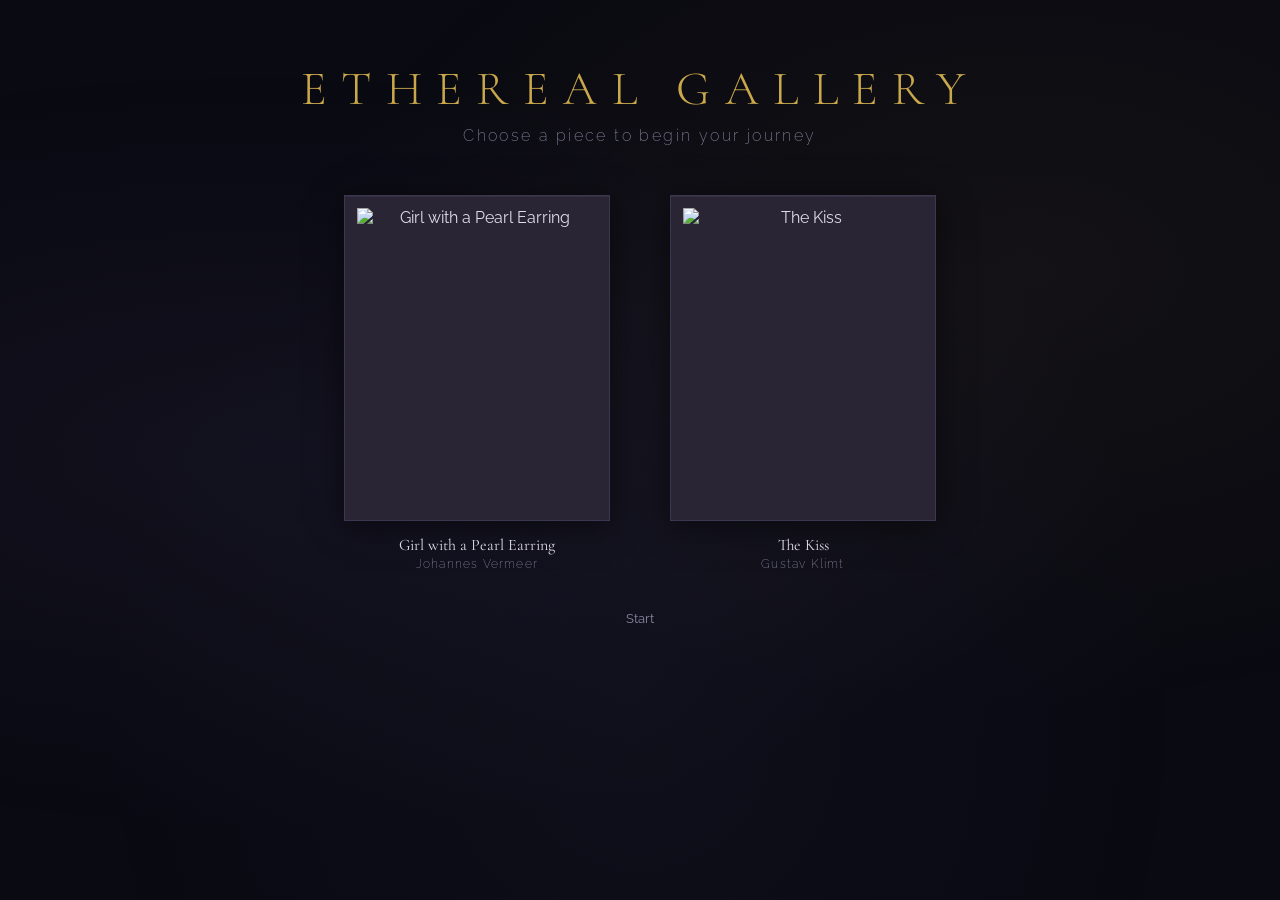
==== index.html @ abb96cff "Initial commit: Ethereal Gallery - interactive art exploration site" ====
<!DOCTYPE html>
<html lang="en">
<head>
  <meta charset="UTF-8">
  <meta name="viewport" content="width=device-width, initial-scale=1.0">
  <title>Ethereal Gallery</title>
  <link rel="stylesheet" href="css/style.css">
  <link href="https://fonts.googleapis.com/css2?family=Cormorant+Garamond:ital,wght@0,300;0,400;0,600;1,300;1,400&family=Raleway:wght@200;300;400&display=swap" rel="stylesheet">
</head>
<body>
  <div id="app">
    <div id="gallery-view" class="view active">
      <div class="fog-overlay"></div>
      <div class="gallery-room">
        <h1 class="gallery-title">Ethereal Gallery</h1>
        <p class="gallery-subtitle">Choose a piece to begin your journey</p>
        <div id="art-wall" class="art-wall"></div>
        <div id="breadcrumb" class="breadcrumb"></div>
      </div>
    </div>

    <div id="detail-view" class="view">
      <div class="fog-overlay"></div>
      <div class="detail-container">
        <button id="back-btn" class="back-btn" aria-label="Go back">&larr; Return to Gallery</button>
        <div class="detail-content">
          <div class="detail-image-wrap">
            <img id="detail-image" src="" alt="" class="detail-image">
          </div>
          <div class="detail-info">
            <h2 id="detail-title" class="detail-title"></h2>
            <p id="detail-artist" class="detail-artist"></p>
            <p id="detail-year" class="detail-year"></p>
            <p id="detail-medium" class="detail-medium"></p>
            <p id="detail-genre" class="detail-genre"></p>
            <div class="detail-section">
              <h3>Provenance</h3>
              <p id="detail-provenance"></p>
            </div>
            <div class="detail-section">
              <h3>Current Location</h3>
              <p id="detail-museum"></p>
              <p id="detail-museum-location"></p>
              <p id="detail-address" class="clickable"></p>
            </div>
            <div class="detail-section">
              <h3>About the Artist</h3>
              <p id="detail-artist-bio"></p>
              <p id="detail-artist-contact" class="clickable"></p>
            </div>
          </div>
        </div>
      </div>
    </div>
  </div>

  <script src="js/data.js"></script>
  <script src="js/gallery.js"></script>
</body>
</html>
---- css/style.css ----
*, *::before, *::after {
  margin: 0;
  padding: 0;
  box-sizing: border-box;
}

:root {
  --bg-deep: #0a0a12;
  --bg-mid: #12121f;
  --fog: rgba(180, 180, 220, 0.04);
  --gold: #c9a84c;
  --gold-dim: #8a7233;
  --text-light: #e0dde8;
  --text-dim: #8a87a0;
  --accent: #6e5fa8;
  --frame: #2a2535;
  --frame-highlight: #3d3650;
}

html, body {
  height: 100%;
  font-family: 'Raleway', sans-serif;
  background: var(--bg-deep);
  color: var(--text-light);
  overflow-x: hidden;
}

/* Views */
.view {
  display: none;
  min-height: 100vh;
  position: relative;
}
.view.active {
  display: block;
}

/* Fog overlay */
.fog-overlay {
  position: fixed;
  inset: 0;
  pointer-events: none;
  z-index: 0;
  background:
    radial-gradient(ellipse at 20% 50%, rgba(110, 95, 168, 0.08) 0%, transparent 60%),
    radial-gradient(ellipse at 80% 30%, rgba(201, 168, 76, 0.05) 0%, transparent 50%),
    radial-gradient(ellipse at 50% 80%, rgba(100, 100, 180, 0.06) 0%, transparent 60%);
  animation: fogDrift 20s ease-in-out infinite alternate;
}

@keyframes fogDrift {
  0% { opacity: 0.6; transform: translateX(-10px); }
  50% { opacity: 1; }
  100% { opacity: 0.7; transform: translateX(10px); }
}

/* Gallery Room */
.gallery-room {
  position: relative;
  z-index: 1;
  max-width: 1200px;
  margin: 0 auto;
  padding: 60px 20px;
  text-align: center;
}

.gallery-title {
  font-family: 'Cormorant Garamond', serif;
  font-weight: 300;
  font-size: 3rem;
  letter-spacing: 0.3em;
  color: var(--gold);
  text-transform: uppercase;
  margin-bottom: 8px;
  animation: fadeIn 1.5s ease;
}

.gallery-subtitle {
  font-weight: 200;
  font-size: 1rem;
  color: var(--text-dim);
  letter-spacing: 0.15em;
  margin-bottom: 50px;
  animation: fadeIn 2s ease;
}

@keyframes fadeIn {
  from { opacity: 0; transform: translateY(15px); }
  to { opacity: 1; transform: translateY(0); }
}

/* Art Wall */
.art-wall {
  display: flex;
  justify-content: center;
  gap: 60px;
  flex-wrap: wrap;
  perspective: 800px;
}

.art-piece {
  position: relative;
  cursor: pointer;
  transition: transform 0.5s ease, box-shadow 0.5s ease;
  animation: pieceReveal 0.8s ease backwards;
}
.art-piece:nth-child(2) { animation-delay: 0.2s; }
.art-piece:nth-child(3) { animation-delay: 0.4s; }
.art-piece:nth-child(4) { animation-delay: 0.6s; }

@keyframes pieceReveal {
  from { opacity: 0; transform: scale(0.9) translateY(20px); }
  to { opacity: 1; transform: scale(1) translateY(0); }
}

.art-piece:hover {
  transform: scale(1.04) translateY(-5px);
  z-index: 2;
}

.art-frame {
  background: var(--frame);
  padding: 12px;
  border: 1px solid var(--frame-highlight);
  box-shadow:
    0 4px 30px rgba(0,0,0,0.5),
    inset 0 1px 0 rgba(255,255,255,0.05);
}

.art-piece:hover .art-frame {
  border-color: var(--gold-dim);
  box-shadow:
    0 8px 40px rgba(110, 95, 168, 0.2),
    0 0 60px rgba(201, 168, 76, 0.08),
    inset 0 1px 0 rgba(255,255,255,0.08);
}

.art-frame img {
  display: block;
  width: 240px;
  height: 300px;
  object-fit: cover;
}

.art-label {
  margin-top: 14px;
  text-align: center;
}

.art-label-title {
  font-family: 'Cormorant Garamond', serif;
  font-size: 1rem;
  font-weight: 400;
  color: var(--text-light);
  margin-bottom: 2px;
}

.art-label-artist {
  font-size: 0.75rem;
  font-weight: 200;
  color: var(--text-dim);
  letter-spacing: 0.1em;
}

.art-label-tag {
  display: inline-block;
  margin-top: 6px;
  font-size: 0.65rem;
  color: var(--accent);
  letter-spacing: 0.08em;
  border: 1px solid rgba(110, 95, 168, 0.3);
  padding: 2px 8px;
  border-radius: 10px;
}

/* Breadcrumb */
.breadcrumb {
  margin-top: 40px;
  display: flex;
  justify-content: center;
  gap: 8px;
  flex-wrap: wrap;
  font-size: 0.8rem;
  color: var(--text-dim);
}

.breadcrumb span {
  cursor: pointer;
  transition: color 0.3s;
}
.breadcrumb span:hover {
  color: var(--gold);
}
.breadcrumb .sep {
  cursor: default;
  color: var(--frame-highlight);
}

/* Detail View */
.detail-container {
  position: relative;
  z-index: 1;
  max-width: 1100px;
  margin: 0 auto;
  padding: 40px 20px;
  animation: fadeIn 0.6s ease;
}

.back-btn {
  background: none;
  border: 1px solid var(--frame-highlight);
  color: var(--text-dim);
  font-family: 'Raleway', sans-serif;
  font-size: 0.85rem;
  padding: 8px 18px;
  cursor: pointer;
  transition: all 0.3s;
  margin-bottom: 30px;
}
.back-btn:hover {
  border-color: var(--gold-dim);
  color: var(--gold);
}

.detail-content {
  display: flex;
  gap: 50px;
  align-items: flex-start;
}

.detail-image-wrap {
  flex-shrink: 0;
}

.detail-image {
  width: 420px;
  max-width: 90vw;
  border: 1px solid var(--frame-highlight);
  box-shadow: 0 8px 40px rgba(0,0,0,0.4);
}

.detail-info {
  flex: 1;
}

.detail-title {
  font-family: 'Cormorant Garamond', serif;
  font-weight: 400;
  font-size: 2rem;
  color: var(--gold);
  margin-bottom: 6px;
}

.detail-artist {
  font-size: 1.1rem;
  color: var(--text-light);
  margin-bottom: 4px;
}

.detail-year, .detail-medium, .detail-genre {
  font-size: 0.85rem;
  color: var(--text-dim);
  margin-bottom: 3px;
}

.detail-section {
  margin-top: 24px;
}

.detail-section h3 {
  font-family: 'Cormorant Garamond', serif;
  font-weight: 400;
  font-size: 1.1rem;
  color: var(--accent);
  margin-bottom: 6px;
  letter-spacing: 0.08em;
}

.detail-section p {
  font-size: 0.85rem;
  color: var(--text-dim);
  line-height: 1.6;
  margin-bottom: 4px;
}

.clickable {
  cursor: pointer;
  transition: color 0.3s;
  text-decoration: underline;
  text-decoration-color: rgba(110, 95, 168, 0.3);
}
.clickable:hover {
  color: var(--gold) !important;
}

/* Context menu */
.context-menu {
  position: fixed;
  background: var(--bg-mid);
  border: 1px solid var(--frame-highlight);
  padding: 6px 0;
  z-index: 100;
  min-width: 160px;
  box-shadow: 0 4px 20px rgba(0,0,0,0.5);
  animation: fadeIn 0.2s ease;
}

.context-menu-item {
  padding: 8px 16px;
  font-size: 0.8rem;
  color: var(--text-dim);
  cursor: pointer;
  transition: all 0.2s;
}
.context-menu-item:hover {
  background: rgba(110, 95, 168, 0.15);
  color: var(--text-light);
}

/* Responsive */
@media (max-width: 768px) {
  .art-wall { gap: 30px; }
  .art-frame img { width: 160px; height: 200px; }
  .detail-content { flex-direction: column; }
  .detail-image { width: 100%; }
  .gallery-title { font-size: 2rem; letter-spacing: 0.15em; }
}
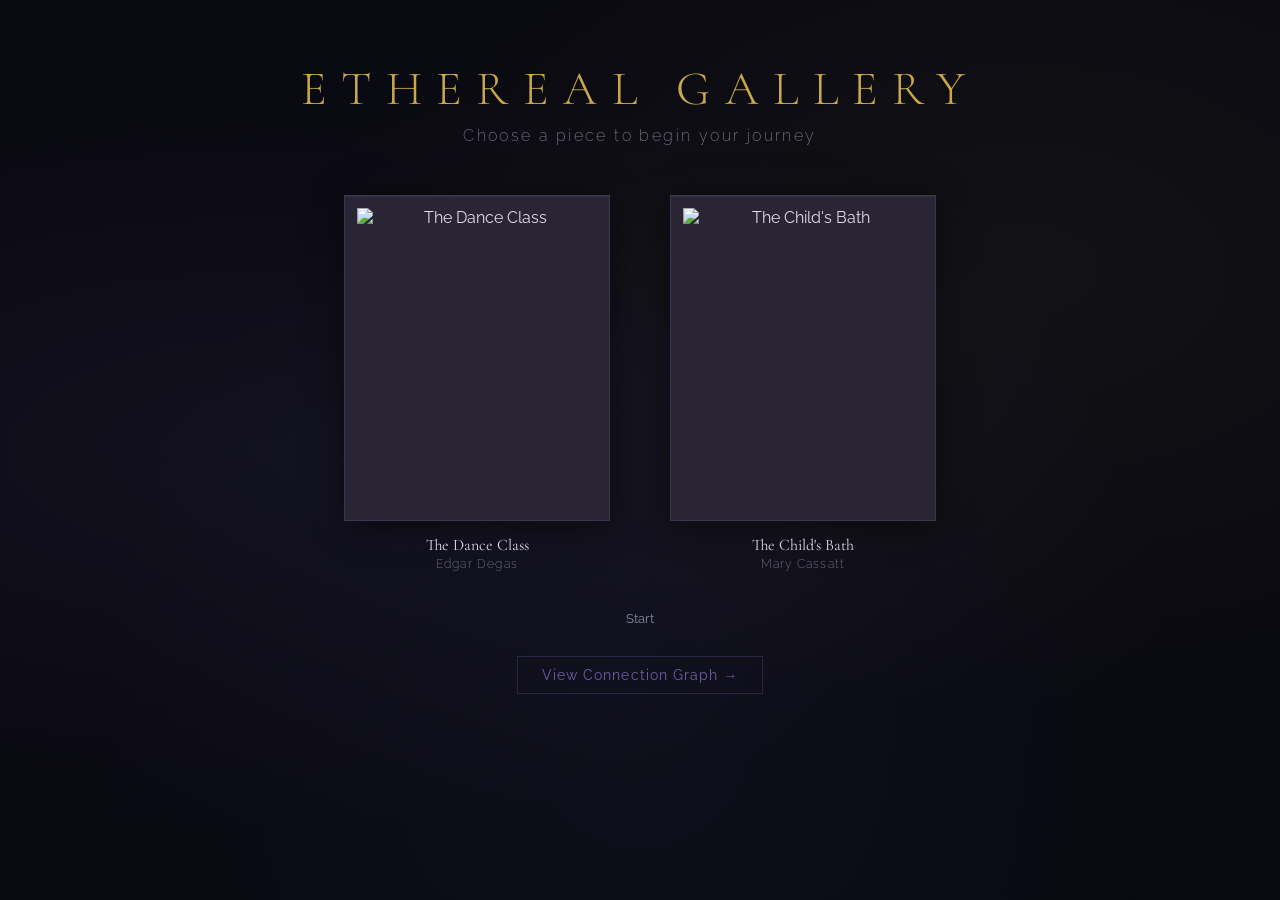
==== commit 75279482: "Add force-directed connection graph: artists, artworks, museums, locations, genres, eras, mediums al" ====
--- a/index.html
+++ b/index.html
@@ -16,6 +16,7 @@
         <p class="gallery-subtitle">Choose a piece to begin your journey</p>
         <div id="art-wall" class="art-wall"></div>
         <div id="breadcrumb" class="breadcrumb"></div>
+        <a href="graph.html" class="graph-link">View Connection Graph →</a>
       </div>
     </div>
 
--- a/css/style.css
+++ b/css/style.css
@@ -325,3 +325,20 @@
   .detail-image { width: 100%; }
   .gallery-title { font-size: 2rem; letter-spacing: 0.15em; }
 }
+
+/* Graph link */
+.graph-link {
+  display: inline-block;
+  margin-top: 30px;
+  font-size: 0.85rem;
+  color: var(--accent);
+  text-decoration: none;
+  border: 1px solid rgba(110, 95, 168, 0.3);
+  padding: 10px 24px;
+  transition: all 0.3s;
+  letter-spacing: 0.08em;
+}
+.graph-link:hover {
+  border-color: var(--gold);
+  color: var(--gold);
+}
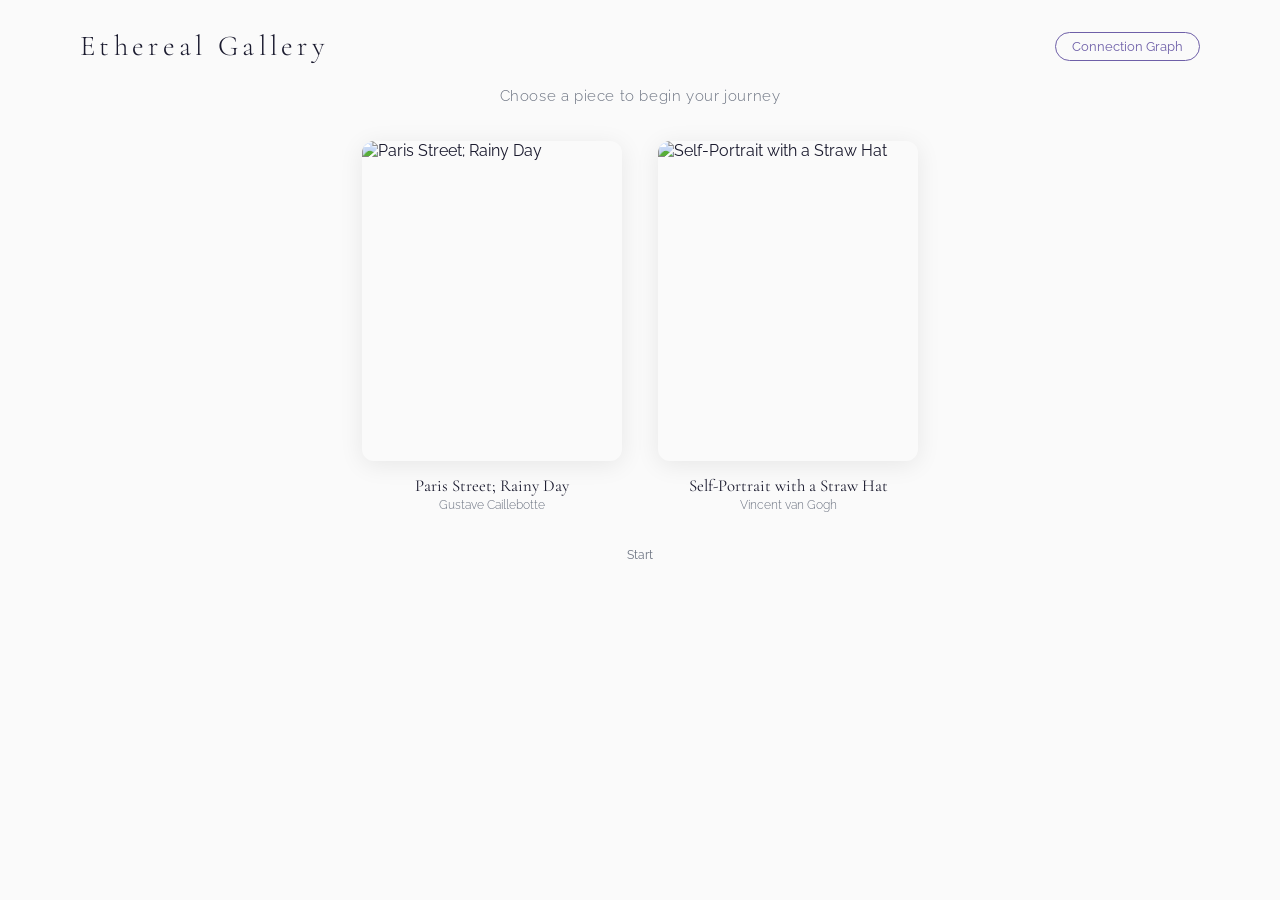
==== commit 9cfb02a3: "Redesign gallery: white bg, borderless art with shadows, connection flow with 3 nodes (1 artwork + 2" ====
--- a/index.html
+++ b/index.html
@@ -5,25 +5,37 @@
   <meta name="viewport" content="width=device-width, initial-scale=1.0">
   <title>Ethereal Gallery</title>
   <link rel="stylesheet" href="css/style.css">
-  <link href="https://fonts.googleapis.com/css2?family=Cormorant+Garamond:ital,wght@0,300;0,400;0,600;1,300;1,400&family=Raleway:wght@200;300;400&display=swap" rel="stylesheet">
+  <link href="https://fonts.googleapis.com/css2?family=Cormorant+Garamond:ital,wght@0,300;0,400;0,600;1,300;1,400&family=Raleway:wght@200;300;400;500&display=swap" rel="stylesheet">
 </head>
 <body>
   <div id="app">
+    <!-- Gallery browse view -->
     <div id="gallery-view" class="view active">
-      <div class="fog-overlay"></div>
-      <div class="gallery-room">
+      <header class="gallery-header">
         <h1 class="gallery-title">Ethereal Gallery</h1>
-        <p class="gallery-subtitle">Choose a piece to begin your journey</p>
-        <div id="art-wall" class="art-wall"></div>
-        <div id="breadcrumb" class="breadcrumb"></div>
-        <a href="graph.html" class="graph-link">View Connection Graph →</a>
+        <nav class="gallery-nav">
+          <a href="graph.html" class="nav-link">Connection Graph</a>
+        </nav>
+      </header>
+      <p id="gallery-subtitle" class="gallery-subtitle">Choose a piece to begin your journey</p>
+      <div id="art-wall" class="art-wall"></div>
+
+      <!-- Connection flow — appears after clicking a piece -->
+      <div id="connection-flow" class="connection-flow hidden">
+        <div class="flow-center">
+          <div class="flow-selected" id="flow-selected"></div>
+        </div>
+        <svg id="flow-lines" class="flow-lines"></svg>
+        <div class="flow-connections" id="flow-connections"></div>
       </div>
+
+      <div id="breadcrumb" class="breadcrumb"></div>
     </div>
 
+    <!-- Detail view -->
     <div id="detail-view" class="view">
-      <div class="fog-overlay"></div>
       <div class="detail-container">
-        <button id="back-btn" class="back-btn" aria-label="Go back">&larr; Return to Gallery</button>
+        <button id="back-btn" class="back-btn" aria-label="Go back">&larr; Back</button>
         <div class="detail-content">
           <div class="detail-image-wrap">
             <img id="detail-image" src="" alt="" class="detail-image">
--- a/css/style.css
+++ b/css/style.css
@@ -1,145 +1,112 @@
-*, *::before, *::after {
-  margin: 0;
-  padding: 0;
-  box-sizing: border-box;
-}
+*, *::before, *::after { margin: 0; padding: 0; box-sizing: border-box; }
 
 :root {
-  --bg-deep: #0a0a12;
-  --bg-mid: #12121f;
-  --fog: rgba(180, 180, 220, 0.04);
-  --gold: #c9a84c;
-  --gold-dim: #8a7233;
-  --text-light: #e0dde8;
-  --text-dim: #8a87a0;
+  --bg: #fafafa;
+  --bg-card: #ffffff;
+  --text: #1a1a2e;
+  --text-dim: #6b7280;
   --accent: #6e5fa8;
-  --frame: #2a2535;
-  --frame-highlight: #3d3650;
+  --accent-light: #8b7fc7;
+  --gold: #b8860b;
+  --border: #e5e7eb;
+  --shadow: 0 4px 24px rgba(0,0,0,0.08);
+  --shadow-hover: 0 12px 40px rgba(0,0,0,0.14);
+  --radius: 12px;
 }
 
 html, body {
   height: 100%;
   font-family: 'Raleway', sans-serif;
-  background: var(--bg-deep);
-  color: var(--text-light);
-  overflow-x: hidden;
-}
-
-/* Views */
-.view {
-  display: none;
-  min-height: 100vh;
-  position: relative;
-}
-.view.active {
-  display: block;
-}
-
-/* Fog overlay */
-.fog-overlay {
-  position: fixed;
-  inset: 0;
-  pointer-events: none;
-  z-index: 0;
-  background:
-    radial-gradient(ellipse at 20% 50%, rgba(110, 95, 168, 0.08) 0%, transparent 60%),
-    radial-gradient(ellipse at 80% 30%, rgba(201, 168, 76, 0.05) 0%, transparent 50%),
-    radial-gradient(ellipse at 50% 80%, rgba(100, 100, 180, 0.06) 0%, transparent 60%);
-  animation: fogDrift 20s ease-in-out infinite alternate;
-}
-
-@keyframes fogDrift {
-  0% { opacity: 0.6; transform: translateX(-10px); }
-  50% { opacity: 1; }
-  100% { opacity: 0.7; transform: translateX(10px); }
-}
-
-/* Gallery Room */
-.gallery-room {
-  position: relative;
-  z-index: 1;
+  background: var(--bg);
+  color: var(--text);
+}
+
+.view { display: none; min-height: 100vh; }
+.view.active { display: block; }
+
+/* ── Header ── */
+.gallery-header {
+  display: flex;
+  align-items: center;
+  justify-content: space-between;
+  padding: 28px 40px 0;
   max-width: 1200px;
   margin: 0 auto;
-  padding: 60px 20px;
+}
+
+.gallery-title {
+  font-family: 'Cormorant Garamond', serif;
+  font-weight: 300;
+  font-size: 1.8rem;
+  letter-spacing: 0.15em;
+  color: var(--text);
+}
+
+.nav-link {
+  font-size: 0.8rem;
+  font-weight: 400;
+  color: var(--accent);
+  text-decoration: none;
+  padding: 6px 16px;
+  border: 1px solid var(--accent);
+  border-radius: 20px;
+  transition: all 0.3s;
+}
+.nav-link:hover {
+  background: var(--accent);
+  color: #fff;
+}
+
+.gallery-subtitle {
   text-align: center;
-}
-
-.gallery-title {
-  font-family: 'Cormorant Garamond', serif;
   font-weight: 300;
-  font-size: 3rem;
-  letter-spacing: 0.3em;
-  color: var(--gold);
-  text-transform: uppercase;
-  margin-bottom: 8px;
-  animation: fadeIn 1.5s ease;
-}
-
-.gallery-subtitle {
-  font-weight: 200;
-  font-size: 1rem;
-  color: var(--text-dim);
-  letter-spacing: 0.15em;
-  margin-bottom: 50px;
-  animation: fadeIn 2s ease;
-}
-
-@keyframes fadeIn {
-  from { opacity: 0; transform: translateY(15px); }
+  font-size: 0.95rem;
+  color: var(--text-dim);
+  margin: 24px 0 36px;
+  letter-spacing: 0.04em;
+}
+
+/* ── Art Wall ── */
+.art-wall {
+  display: flex;
+  justify-content: center;
+  gap: 36px;
+  flex-wrap: wrap;
+  max-width: 1200px;
+  margin: 0 auto;
+  padding: 0 24px;
+}
+
+.art-piece {
+  cursor: pointer;
+  transition: transform 0.4s ease, box-shadow 0.4s ease;
+  animation: fadeUp 0.6s ease backwards;
+  max-width: 280px;
+}
+.art-piece:nth-child(2) { animation-delay: 0.15s; }
+.art-piece:nth-child(3) { animation-delay: 0.3s; }
+
+@keyframes fadeUp {
+  from { opacity: 0; transform: translateY(20px); }
   to { opacity: 1; transform: translateY(0); }
 }
 
-/* Art Wall */
-.art-wall {
-  display: flex;
-  justify-content: center;
-  gap: 60px;
-  flex-wrap: wrap;
-  perspective: 800px;
-}
-
-.art-piece {
-  position: relative;
-  cursor: pointer;
-  transition: transform 0.5s ease, box-shadow 0.5s ease;
-  animation: pieceReveal 0.8s ease backwards;
-}
-.art-piece:nth-child(2) { animation-delay: 0.2s; }
-.art-piece:nth-child(3) { animation-delay: 0.4s; }
-.art-piece:nth-child(4) { animation-delay: 0.6s; }
-
-@keyframes pieceReveal {
-  from { opacity: 0; transform: scale(0.9) translateY(20px); }
-  to { opacity: 1; transform: scale(1) translateY(0); }
-}
-
 .art-piece:hover {
-  transform: scale(1.04) translateY(-5px);
-  z-index: 2;
-}
-
-.art-frame {
-  background: var(--frame);
-  padding: 12px;
-  border: 1px solid var(--frame-highlight);
-  box-shadow:
-    0 4px 30px rgba(0,0,0,0.5),
-    inset 0 1px 0 rgba(255,255,255,0.05);
-}
-
-.art-piece:hover .art-frame {
-  border-color: var(--gold-dim);
-  box-shadow:
-    0 8px 40px rgba(110, 95, 168, 0.2),
-    0 0 60px rgba(201, 168, 76, 0.08),
-    inset 0 1px 0 rgba(255,255,255,0.08);
-}
-
-.art-frame img {
+  transform: translateY(-6px);
+}
+
+.art-piece img {
   display: block;
-  width: 240px;
-  height: 300px;
+  width: 260px;
+  height: 320px;
   object-fit: cover;
+  border-radius: var(--radius);
+  box-shadow: var(--shadow);
+  transition: box-shadow 0.4s ease;
+}
+
+.art-piece:hover img {
+  box-shadow: var(--shadow-hover);
 }
 
 .art-label {
@@ -149,17 +116,16 @@
 
 .art-label-title {
   font-family: 'Cormorant Garamond', serif;
-  font-size: 1rem;
+  font-size: 1.05rem;
   font-weight: 400;
-  color: var(--text-light);
-  margin-bottom: 2px;
+  color: var(--text);
 }
 
 .art-label-artist {
   font-size: 0.75rem;
-  font-weight: 200;
-  color: var(--text-dim);
-  letter-spacing: 0.1em;
+  font-weight: 300;
+  color: var(--text-dim);
+  margin-top: 2px;
 }
 
 .art-label-tag {
@@ -167,178 +133,241 @@
   margin-top: 6px;
   font-size: 0.65rem;
   color: var(--accent);
-  letter-spacing: 0.08em;
-  border: 1px solid rgba(110, 95, 168, 0.3);
-  padding: 2px 8px;
-  border-radius: 10px;
-}
-
-/* Breadcrumb */
+  letter-spacing: 0.06em;
+  border: 1px solid rgba(110, 95, 168, 0.25);
+  padding: 2px 10px;
+  border-radius: 12px;
+}
+
+/* ── Connection Flow ── */
+.connection-flow {
+  position: relative;
+  max-width: 900px;
+  margin: 50px auto 20px;
+  padding: 0 24px;
+  min-height: 340px;
+  transition: opacity 0.4s;
+}
+.connection-flow.hidden { display: none; }
+
+.flow-center {
+  display: flex;
+  justify-content: center;
+  margin-bottom: 0;
+  position: relative;
+  z-index: 2;
+}
+
+.flow-selected {
+  text-align: center;
+  max-width: 200px;
+}
+
+.flow-selected img {
+  width: 140px;
+  height: 170px;
+  object-fit: cover;
+  border-radius: var(--radius);
+  box-shadow: var(--shadow);
+  border: 3px solid var(--accent);
+}
+
+.flow-selected .flow-title {
+  font-family: 'Cormorant Garamond', serif;
+  font-size: 0.9rem;
+  color: var(--text);
+  margin-top: 8px;
+}
+
+.flow-selected .flow-artist {
+  font-size: 0.7rem;
+  color: var(--text-dim);
+}
+
+/* SVG connection lines */
+.flow-lines {
+  position: absolute;
+  top: 0;
+  left: 0;
+  width: 100%;
+  height: 100%;
+  pointer-events: none;
+  z-index: 1;
+}
+
+.flow-line {
+  stroke: var(--accent);
+  stroke-width: 1.5;
+  stroke-opacity: 0.3;
+  fill: none;
+  stroke-dasharray: 4 4;
+  animation: dashFlow 1s linear infinite;
+}
+
+@keyframes dashFlow {
+  to { stroke-dashoffset: -8; }
+}
+
+.flow-connections {
+  display: flex;
+  justify-content: center;
+  gap: 60px;
+  margin-top: 30px;
+  position: relative;
+  z-index: 2;
+}
+
+.flow-node {
+  text-align: center;
+  cursor: pointer;
+  transition: transform 0.3s;
+  animation: fadeUp 0.5s ease backwards;
+  max-width: 180px;
+}
+.flow-node:nth-child(1) { animation-delay: 0.2s; }
+.flow-node:nth-child(2) { animation-delay: 0.35s; }
+.flow-node:nth-child(3) { animation-delay: 0.5s; }
+
+.flow-node:hover { transform: translateY(-4px); }
+
+.flow-node img {
+  width: 120px;
+  height: 150px;
+  object-fit: cover;
+  border-radius: var(--radius);
+  box-shadow: var(--shadow);
+  transition: box-shadow 0.3s;
+}
+.flow-node:hover img { box-shadow: var(--shadow-hover); }
+
+.flow-node .flow-dot {
+  width: 36px;
+  height: 36px;
+  border-radius: 50%;
+  margin: 0 auto;
+  display: flex;
+  align-items: center;
+  justify-content: center;
+  font-size: 0.65rem;
+  font-weight: 500;
+  color: #fff;
+  letter-spacing: 0.03em;
+  box-shadow: var(--shadow);
+}
+
+.flow-node .flow-node-label {
+  font-family: 'Cormorant Garamond', serif;
+  font-size: 0.85rem;
+  color: var(--text);
+  margin-top: 8px;
+  line-height: 1.3;
+}
+
+.flow-node .flow-node-relation {
+  font-size: 0.65rem;
+  color: var(--accent);
+  margin-top: 2px;
+  letter-spacing: 0.04em;
+}
+
+/* ── Breadcrumb ── */
 .breadcrumb {
-  margin-top: 40px;
-  display: flex;
-  justify-content: center;
-  gap: 8px;
+  margin: 36px auto 20px;
+  max-width: 1200px;
+  display: flex;
+  justify-content: center;
+  gap: 6px;
   flex-wrap: wrap;
-  font-size: 0.8rem;
-  color: var(--text-dim);
-}
-
-.breadcrumb span {
-  cursor: pointer;
-  transition: color 0.3s;
-}
-.breadcrumb span:hover {
-  color: var(--gold);
-}
-.breadcrumb .sep {
-  cursor: default;
-  color: var(--frame-highlight);
-}
-
-/* Detail View */
+  font-size: 0.75rem;
+  color: var(--text-dim);
+  padding: 0 24px;
+}
+.breadcrumb span { cursor: pointer; transition: color 0.2s; }
+.breadcrumb span:hover { color: var(--accent); }
+.breadcrumb .sep { cursor: default; color: var(--border); }
+
+/* ── Detail View ── */
 .detail-container {
-  position: relative;
-  z-index: 1;
-  max-width: 1100px;
+  max-width: 1000px;
   margin: 0 auto;
-  padding: 40px 20px;
-  animation: fadeIn 0.6s ease;
+  padding: 40px 24px;
 }
 
 .back-btn {
   background: none;
-  border: 1px solid var(--frame-highlight);
+  border: 1px solid var(--border);
   color: var(--text-dim);
   font-family: 'Raleway', sans-serif;
-  font-size: 0.85rem;
+  font-size: 0.8rem;
   padding: 8px 18px;
+  border-radius: 20px;
   cursor: pointer;
   transition: all 0.3s;
   margin-bottom: 30px;
 }
-.back-btn:hover {
-  border-color: var(--gold-dim);
-  color: var(--gold);
-}
+.back-btn:hover { border-color: var(--accent); color: var(--accent); }
 
 .detail-content {
   display: flex;
-  gap: 50px;
+  gap: 48px;
   align-items: flex-start;
 }
 
-.detail-image-wrap {
-  flex-shrink: 0;
-}
-
 .detail-image {
-  width: 420px;
+  width: 400px;
   max-width: 90vw;
-  border: 1px solid var(--frame-highlight);
-  box-shadow: 0 8px 40px rgba(0,0,0,0.4);
-}
-
-.detail-info {
-  flex: 1;
-}
+  border-radius: var(--radius);
+  box-shadow: var(--shadow-hover);
+}
+
+.detail-info { flex: 1; }
 
 .detail-title {
   font-family: 'Cormorant Garamond', serif;
   font-weight: 400;
-  font-size: 2rem;
-  color: var(--gold);
-  margin-bottom: 6px;
-}
-
-.detail-artist {
-  font-size: 1.1rem;
-  color: var(--text-light);
+  font-size: 1.8rem;
+  color: var(--text);
   margin-bottom: 4px;
 }
 
+.detail-artist { font-size: 1rem; color: var(--text); margin-bottom: 4px; }
 .detail-year, .detail-medium, .detail-genre {
-  font-size: 0.85rem;
-  color: var(--text-dim);
+  font-size: 0.8rem; color: var(--text-dim); margin-bottom: 2px;
+}
+
+.detail-section { margin-top: 20px; }
+.detail-section h3 {
+  font-family: 'Cormorant Garamond', serif;
+  font-weight: 400;
+  font-size: 1rem;
+  color: var(--accent);
+  margin-bottom: 4px;
+}
+.detail-section p {
+  font-size: 0.8rem;
+  color: var(--text-dim);
+  line-height: 1.6;
   margin-bottom: 3px;
-}
-
-.detail-section {
-  margin-top: 24px;
-}
-
-.detail-section h3 {
-  font-family: 'Cormorant Garamond', serif;
-  font-weight: 400;
-  font-size: 1.1rem;
-  color: var(--accent);
-  margin-bottom: 6px;
-  letter-spacing: 0.08em;
-}
-
-.detail-section p {
-  font-size: 0.85rem;
-  color: var(--text-dim);
-  line-height: 1.6;
-  margin-bottom: 4px;
 }
 
 .clickable {
   cursor: pointer;
-  transition: color 0.3s;
+  color: var(--accent) !important;
   text-decoration: underline;
-  text-decoration-color: rgba(110, 95, 168, 0.3);
-}
-.clickable:hover {
-  color: var(--gold) !important;
-}
-
-/* Context menu */
-.context-menu {
-  position: fixed;
-  background: var(--bg-mid);
-  border: 1px solid var(--frame-highlight);
-  padding: 6px 0;
-  z-index: 100;
-  min-width: 160px;
-  box-shadow: 0 4px 20px rgba(0,0,0,0.5);
-  animation: fadeIn 0.2s ease;
-}
-
-.context-menu-item {
-  padding: 8px 16px;
-  font-size: 0.8rem;
-  color: var(--text-dim);
-  cursor: pointer;
-  transition: all 0.2s;
-}
-.context-menu-item:hover {
-  background: rgba(110, 95, 168, 0.15);
-  color: var(--text-light);
-}
-
-/* Responsive */
+  text-decoration-color: rgba(110,95,168,0.3);
+  transition: color 0.2s;
+}
+.clickable:hover { color: var(--gold) !important; }
+
+/* ── Responsive ── */
 @media (max-width: 768px) {
-  .art-wall { gap: 30px; }
-  .art-frame img { width: 160px; height: 200px; }
+  .art-wall { gap: 20px; }
+  .art-piece img { width: 160px; height: 200px; }
   .detail-content { flex-direction: column; }
   .detail-image { width: 100%; }
-  .gallery-title { font-size: 2rem; letter-spacing: 0.15em; }
-}
-
-/* Graph link */
-.graph-link {
-  display: inline-block;
-  margin-top: 30px;
-  font-size: 0.85rem;
-  color: var(--accent);
-  text-decoration: none;
-  border: 1px solid rgba(110, 95, 168, 0.3);
-  padding: 10px 24px;
-  transition: all 0.3s;
-  letter-spacing: 0.08em;
-}
-.graph-link:hover {
-  border-color: var(--gold);
-  color: var(--gold);
-}
+  .gallery-header { padding: 20px 20px 0; }
+  .gallery-title { font-size: 1.3rem; }
+  .flow-connections { gap: 20px; flex-wrap: wrap; }
+  .flow-node img { width: 90px; height: 110px; }
+  .flow-selected img { width: 100px; height: 120px; }
+}
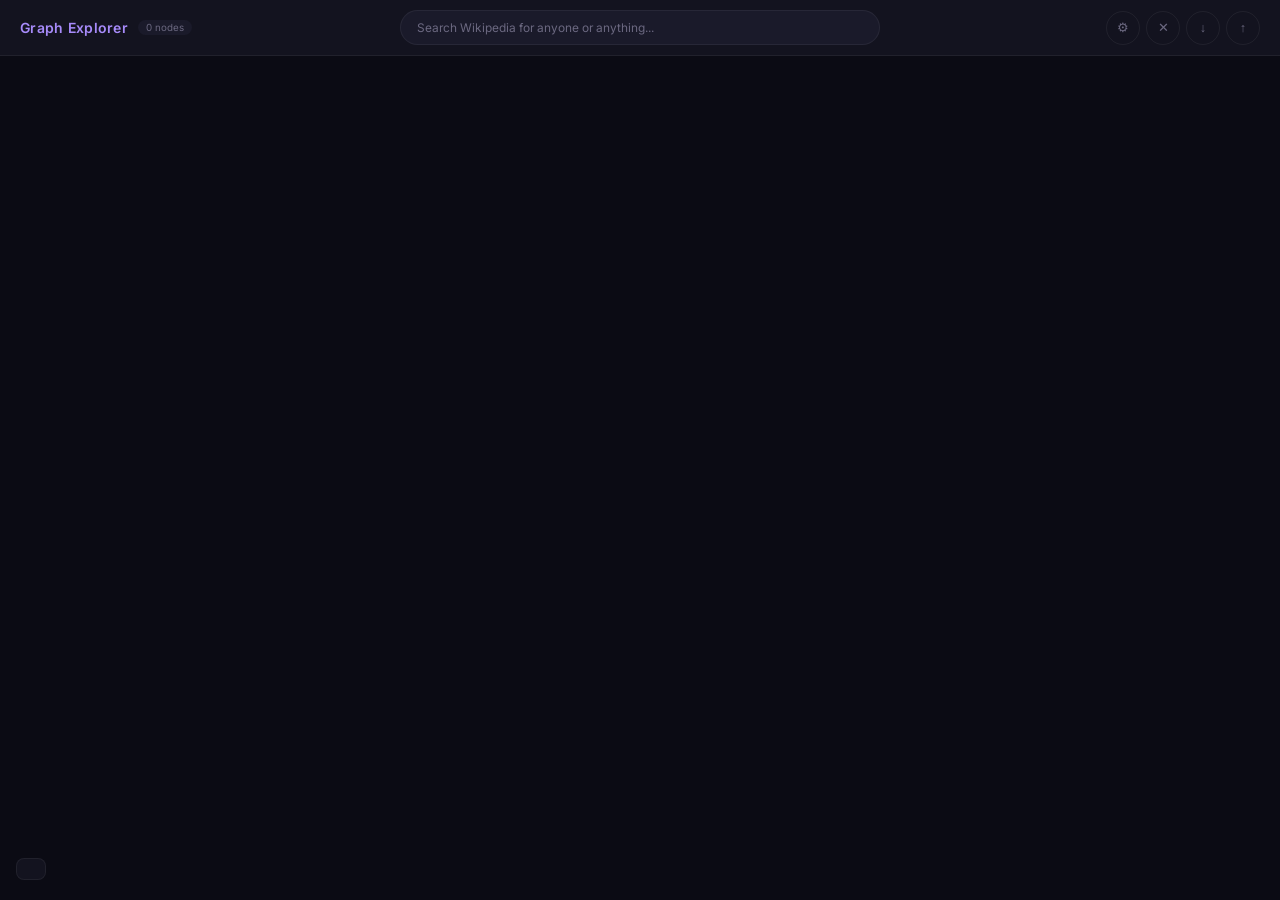
==== commit cd4ab703: "Universal Graph Explorer: empty-start graph with Wikidata search, custom sources, localStorage persi" ====
--- a/index.html
+++ b/index.html
@@ -3,71 +3,77 @@
 <head>
   <meta charset="UTF-8">
   <meta name="viewport" content="width=device-width, initial-scale=1.0">
-  <title>Ethereal Gallery</title>
-  <link rel="stylesheet" href="css/style.css">
-  <link href="https://fonts.googleapis.com/css2?family=Cormorant+Garamond:ital,wght@0,300;0,400;0,600;1,300;1,400&family=Raleway:wght@200;300;400;500&display=swap" rel="stylesheet">
+  <title>Universal Graph Explorer</title>
+  <link href="https://fonts.googleapis.com/css2?family=Inter:wght@300;400;500;600&display=swap" rel="stylesheet">
+  <script src="https://d3js.org/d3.v7.min.js"></script>
+  <link rel="stylesheet" href="css/app.css">
 </head>
 <body>
   <div id="app">
-    <!-- Gallery browse view -->
-    <div id="gallery-view" class="view active">
-      <header class="gallery-header">
-        <h1 class="gallery-title">Ethereal Gallery</h1>
-        <nav class="gallery-nav">
-          <a href="graph.html" class="nav-link">Connection Graph</a>
-        </nav>
-      </header>
-      <p id="gallery-subtitle" class="gallery-subtitle">Choose a piece to begin your journey</p>
-      <div id="art-wall" class="art-wall"></div>
+    <!-- Top bar -->
+    <header id="topbar">
+      <div class="topbar-left">
+        <h1 class="logo">Graph Explorer</h1>
+        <span id="node-count" class="badge">0 nodes</span>
+      </div>
+      <div class="topbar-center">
+        <div class="search-wrap">
+          <input type="text" id="search" placeholder="Search Wikipedia for anyone or anything..." autocomplete="off" aria-label="Search">
+          <div id="search-dropdown" class="dropdown hidden"></div>
+        </div>
+      </div>
+      <div class="topbar-right">
+        <button id="btn-sources" class="btn-icon" title="Data Sources">⚙</button>
+        <button id="btn-clear" class="btn-icon" title="Clear Graph">✕</button>
+        <button id="btn-export" class="btn-icon" title="Export JSON">↓</button>
+        <button id="btn-import" class="btn-icon" title="Import JSON">↑</button>
+        <input type="file" id="import-file" accept=".json" style="display:none">
+      </div>
+    </header>
 
-      <!-- Connection flow — appears after clicking a piece -->
-      <div id="connection-flow" class="connection-flow hidden">
-        <div class="flow-center">
-          <div class="flow-selected" id="flow-selected"></div>
-        </div>
-        <svg id="flow-lines" class="flow-lines"></svg>
-        <div class="flow-connections" id="flow-connections"></div>
-      </div>
+    <!-- Status bar -->
+    <div id="status" class="status hidden"></div>
 
-      <div id="breadcrumb" class="breadcrumb"></div>
+    <!-- Main graph -->
+    <svg id="graph"></svg>
+
+    <!-- Info panel -->
+    <div id="info-panel" class="panel">
+      <button class="panel-close" id="panel-close">&times;</button>
+      <div id="panel-content"></div>
     </div>
 
-    <!-- Detail view -->
-    <div id="detail-view" class="view">
-      <div class="detail-container">
-        <button id="back-btn" class="back-btn" aria-label="Go back">&larr; Back</button>
-        <div class="detail-content">
-          <div class="detail-image-wrap">
-            <img id="detail-image" src="" alt="" class="detail-image">
+    <!-- Sources modal -->
+    <div id="sources-modal" class="modal hidden">
+      <div class="modal-content">
+        <div class="modal-header">
+          <h2>Data Sources</h2>
+          <button class="modal-close" id="sources-close">&times;</button>
+        </div>
+        <div class="modal-body">
+          <p class="modal-desc">Add custom JSON endpoints or URLs that return entity data. The graph will fetch and merge results from all enabled sources.</p>
+          <div id="sources-list"></div>
+          <div class="source-add">
+            <input type="text" id="source-name" placeholder="Source name" class="source-input">
+            <input type="text" id="source-url" placeholder="https://api.example.com/search?q={query}" class="source-input source-url">
+            <button id="btn-add-source" class="btn-primary">Add Source</button>
           </div>
-          <div class="detail-info">
-            <h2 id="detail-title" class="detail-title"></h2>
-            <p id="detail-artist" class="detail-artist"></p>
-            <p id="detail-year" class="detail-year"></p>
-            <p id="detail-medium" class="detail-medium"></p>
-            <p id="detail-genre" class="detail-genre"></p>
-            <div class="detail-section">
-              <h3>Provenance</h3>
-              <p id="detail-provenance"></p>
-            </div>
-            <div class="detail-section">
-              <h3>Current Location</h3>
-              <p id="detail-museum"></p>
-              <p id="detail-museum-location"></p>
-              <p id="detail-address" class="clickable"></p>
-            </div>
-            <div class="detail-section">
-              <h3>About the Artist</h3>
-              <p id="detail-artist-bio"></p>
-              <p id="detail-artist-contact" class="clickable"></p>
-            </div>
+          <div class="source-help">
+            <p>URL must contain <code>{query}</code> as placeholder. Response should be JSON with an array of objects containing at minimum: <code>label</code>, <code>description</code>.</p>
+            <p>Built-in: <strong>Wikidata</strong> (always enabled)</p>
           </div>
         </div>
       </div>
     </div>
+
+    <!-- Legend -->
+    <div id="legend"></div>
   </div>
 
-  <script src="js/data.js"></script>
-  <script src="js/gallery.js"></script>
+  <script src="js/store.js"></script>
+  <script src="js/sources.js"></script>
+  <script src="js/wiki.js"></script>
+  <script src="js/graph-engine.js"></script>
+  <script src="js/app.js"></script>
 </body>
 </html>
--- a/css/app.css
+++ b/css/app.css
@@ -0,0 +1,155 @@
+*, *::before, *::after { margin:0; padding:0; box-sizing:border-box; }
+
+:root {
+  --bg: #0b0b14;
+  --surface: #13131f;
+  --surface2: #1a1a2a;
+  --border: rgba(255,255,255,0.06);
+  --text: #e4e2ec;
+  --dim: #6b6880;
+  --accent: #7c6fca;
+  --accent2: #a78bfa;
+  --gold: #d4a843;
+  --danger: #e74c3c;
+  --radius: 8px;
+}
+
+html, body { height:100%; overflow:hidden; font-family:'Inter',sans-serif; background:var(--bg); color:var(--text); font-size:14px; }
+#app { width:100%; height:100%; display:flex; flex-direction:column; }
+
+/* ── Topbar ── */
+#topbar {
+  display:flex; align-items:center; gap:16px; padding:10px 20px;
+  background:var(--surface); border-bottom:1px solid var(--border); z-index:20;
+  flex-shrink:0;
+}
+.topbar-left { display:flex; align-items:center; gap:10px; min-width:180px; }
+.topbar-center { flex:1; display:flex; justify-content:center; }
+.topbar-right { display:flex; gap:6px; min-width:180px; justify-content:flex-end; }
+
+.logo { font-size:1rem; font-weight:600; color:var(--accent2); letter-spacing:0.02em; }
+.badge { font-size:0.7rem; color:var(--dim); background:var(--surface2); padding:2px 8px; border-radius:10px; }
+
+.search-wrap { position:relative; width:100%; max-width:480px; }
+.search-wrap input {
+  width:100%; background:var(--surface2); border:1px solid var(--border); color:var(--text);
+  padding:9px 16px; border-radius:20px; font-family:inherit; font-size:0.85rem; outline:none;
+  transition:border-color 0.2s;
+}
+.search-wrap input:focus { border-color:var(--accent); }
+.search-wrap input::placeholder { color:var(--dim); }
+
+.dropdown {
+  position:absolute; top:100%; left:0; right:0; background:var(--surface);
+  border:1px solid var(--border); border-radius:var(--radius); margin-top:4px;
+  max-height:300px; overflow-y:auto; z-index:30;
+}
+.dropdown.hidden { display:none; }
+.dropdown-header { padding:8px 14px; font-size:0.65rem; color:var(--accent); letter-spacing:0.08em; text-transform:uppercase; border-bottom:1px solid var(--border); }
+.dropdown-item {
+  padding:10px 14px; cursor:pointer; transition:background 0.15s; border-bottom:1px solid var(--border);
+}
+.dropdown-item:last-child { border-bottom:none; }
+.dropdown-item:hover { background:var(--surface2); }
+.dropdown-item .di-label { font-size:0.85rem; color:var(--text); }
+.dropdown-item .di-desc { font-size:0.7rem; color:var(--dim); margin-top:2px; }
+.dropdown-item .di-source { font-size:0.6rem; color:var(--accent); margin-top:2px; }
+
+.btn-icon {
+  background:none; border:1px solid var(--border); color:var(--dim); width:34px; height:34px;
+  border-radius:50%; cursor:pointer; font-size:0.9rem; transition:all 0.2s; display:flex;
+  align-items:center; justify-content:center;
+}
+.btn-icon:hover { border-color:var(--accent); color:var(--accent); }
+
+/* ── Status ── */
+.status {
+  position:fixed; bottom:20px; left:50%; transform:translateX(-50%); z-index:30;
+  background:var(--surface); border:1px solid var(--border); padding:8px 20px;
+  border-radius:20px; font-size:0.8rem; color:var(--accent2);
+  transition:opacity 0.3s;
+}
+.status.hidden { opacity:0; pointer-events:none; }
+
+/* ── Graph ── */
+#graph { flex:1; width:100%; display:block; }
+.link { fill:none; stroke-opacity:0.2; }
+.link:hover { stroke-opacity:0.6; }
+.node { cursor:pointer; }
+.node circle { stroke-width:1.5; transition:filter 0.2s; }
+.node:hover circle { filter:brightness(1.3); }
+.node text { font-size:9px; fill:var(--dim); pointer-events:none; font-family:'Inter',sans-serif; }
+
+/* ── Panel ── */
+.panel {
+  position:fixed; top:0; right:-420px; width:400px; height:100%;
+  background:var(--surface); border-left:1px solid var(--border);
+  padding:20px; overflow-y:auto; z-index:25; transition:right 0.3s ease;
+}
+.panel.open { right:0; }
+.panel-close {
+  position:absolute; top:10px; right:14px; background:none; border:none;
+  color:var(--dim); font-size:1.3rem; cursor:pointer;
+}
+.panel-close:hover { color:var(--accent); }
+.panel h2 { font-size:1.2rem; font-weight:500; color:var(--gold); margin-bottom:4px; }
+.panel .p-type { font-size:0.65rem; color:var(--accent); text-transform:uppercase; letter-spacing:0.08em; margin-bottom:10px; }
+.panel .p-section { margin-top:14px; }
+.panel .p-section h3 { font-size:0.8rem; font-weight:500; color:var(--accent); margin-bottom:4px; }
+.panel .p-section p { font-size:0.8rem; color:var(--dim); line-height:1.5; }
+.panel .p-section a { color:var(--accent2); text-decoration:none; }
+.panel .p-section a:hover { text-decoration:underline; }
+.panel .p-conn { margin-top:14px; }
+.panel .p-conn-item {
+  display:flex; align-items:center; gap:8px; padding:6px 0;
+  border-bottom:1px solid var(--border); cursor:pointer; font-size:0.8rem; color:var(--dim);
+  transition:color 0.2s;
+}
+.panel .p-conn-item:hover { color:var(--gold); }
+.panel .p-conn-dot { width:8px; height:8px; border-radius:50%; flex-shrink:0; }
+.panel .p-conn-rel { margin-left:auto; font-size:0.65rem; color:rgba(124,111,202,0.5); }
+
+/* ── Legend ── */
+#legend {
+  position:fixed; bottom:20px; left:16px; background:var(--surface);
+  border:1px solid var(--border); padding:10px 14px; border-radius:var(--radius);
+  font-size:0.7rem; z-index:10; max-height:50vh; overflow-y:auto;
+}
+#legend h3 { font-size:0.65rem; color:var(--accent); letter-spacing:0.08em; text-transform:uppercase; margin-bottom:6px; }
+.legend-item { display:flex; align-items:center; gap:6px; margin-bottom:3px; cursor:pointer; opacity:0.7; transition:opacity 0.2s; }
+.legend-item:hover { opacity:1; }
+.legend-item.active { opacity:1; }
+.legend-dot { width:10px; height:10px; border-radius:50%; flex-shrink:0; }
+
+/* ── Modal ── */
+.modal { position:fixed; inset:0; background:rgba(0,0,0,0.6); z-index:40; display:flex; align-items:center; justify-content:center; }
+.modal.hidden { display:none; }
+.modal-content { background:var(--surface); border:1px solid var(--border); border-radius:var(--radius); width:560px; max-width:95vw; max-height:80vh; overflow-y:auto; }
+.modal-header { display:flex; justify-content:space-between; align-items:center; padding:16px 20px; border-bottom:1px solid var(--border); }
+.modal-header h2 { font-size:1rem; font-weight:500; color:var(--text); }
+.modal-close { background:none; border:none; color:var(--dim); font-size:1.2rem; cursor:pointer; }
+.modal-close:hover { color:var(--accent); }
+.modal-body { padding:20px; }
+.modal-desc { font-size:0.8rem; color:var(--dim); margin-bottom:16px; line-height:1.5; }
+
+.source-item { display:flex; align-items:center; gap:10px; padding:10px 0; border-bottom:1px solid var(--border); }
+.source-item .si-name { font-size:0.85rem; color:var(--text); flex:1; }
+.source-item .si-url { font-size:0.7rem; color:var(--dim); flex:2; overflow:hidden; text-overflow:ellipsis; white-space:nowrap; }
+.source-item button { background:none; border:none; color:var(--danger); cursor:pointer; font-size:0.8rem; }
+
+.source-add { display:flex; gap:8px; margin-top:14px; flex-wrap:wrap; }
+.source-input { background:var(--surface2); border:1px solid var(--border); color:var(--text); padding:8px 12px; border-radius:var(--radius); font-family:inherit; font-size:0.8rem; outline:none; }
+.source-input:focus { border-color:var(--accent); }
+.source-input.source-url { flex:1; min-width:200px; }
+.btn-primary { background:var(--accent); color:#fff; border:none; padding:8px 16px; border-radius:var(--radius); cursor:pointer; font-family:inherit; font-size:0.8rem; transition:background 0.2s; }
+.btn-primary:hover { background:var(--accent2); }
+.source-help { margin-top:14px; font-size:0.75rem; color:var(--dim); line-height:1.6; }
+.source-help code { background:var(--surface2); padding:1px 5px; border-radius:3px; font-size:0.7rem; }
+
+/* ── Empty state ── */
+.empty-state {
+  position:absolute; top:50%; left:50%; transform:translate(-50%,-50%);
+  text-align:center; pointer-events:none; z-index:5;
+}
+.empty-state h2 { font-size:1.4rem; font-weight:300; color:var(--dim); margin-bottom:8px; }
+.empty-state p { font-size:0.85rem; color:rgba(107,104,128,0.6); max-width:360px; line-height:1.5; }
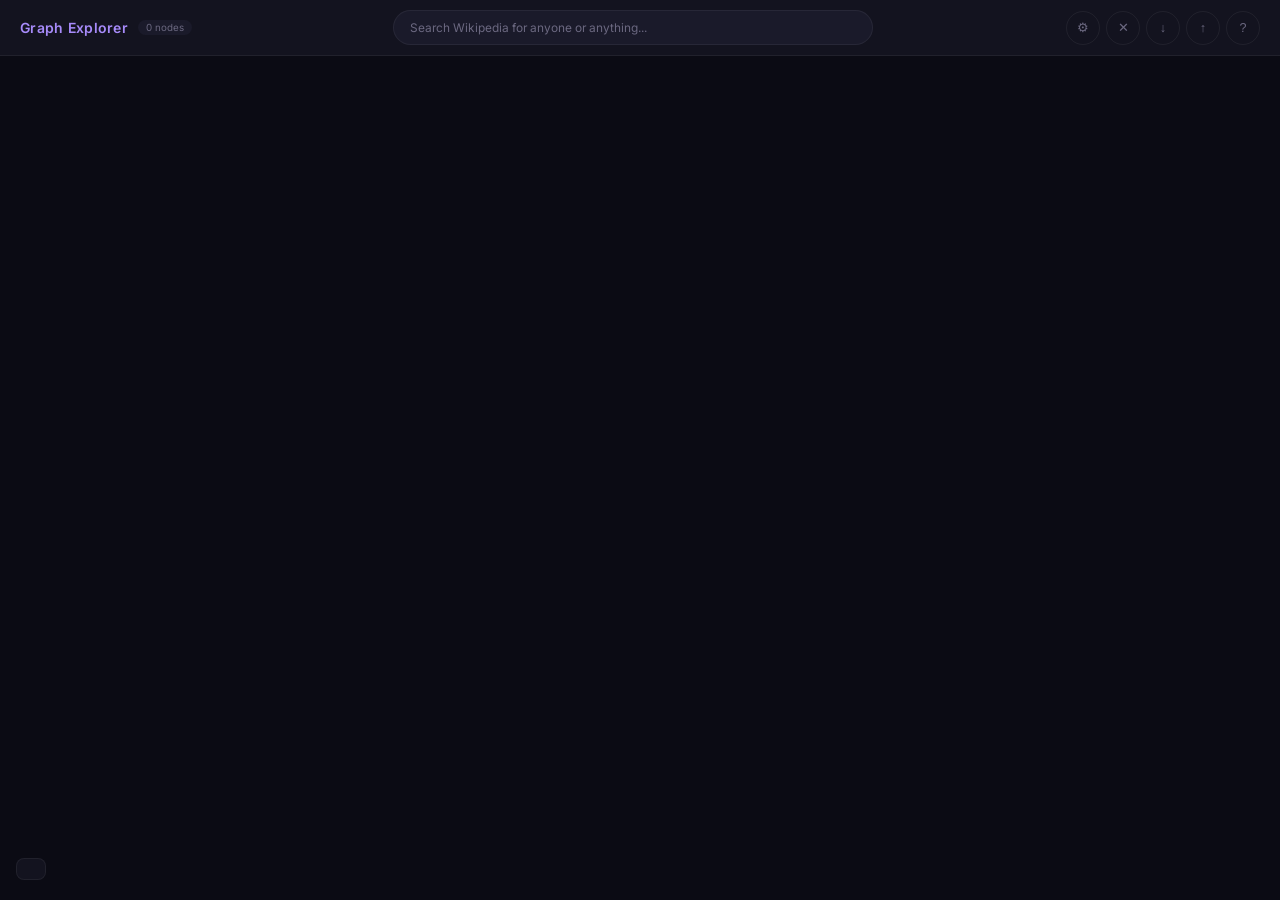
==== commit 1cd4a9ba: "GitHub Pages fork-and-go: remove Docker, add deploy guide modal, update README with fork instruction" ====
--- a/index.html
+++ b/index.html
@@ -28,6 +28,7 @@
         <button id="btn-export" class="btn-icon" title="Export JSON">↓</button>
         <button id="btn-import" class="btn-icon" title="Import JSON">↑</button>
         <input type="file" id="import-file" accept=".json" style="display:none">
+        <button id="btn-help" class="btn-icon" title="How to Host">?</button>
       </div>
     </header>
 
@@ -68,6 +69,54 @@
 
     <!-- Legend -->
     <div id="legend"></div>
+
+    <!-- Deploy / Help modal -->
+    <div id="help-modal" class="modal hidden">
+      <div class="modal-content">
+        <div class="modal-header">
+          <h2>Host Your Own Graph</h2>
+          <button class="modal-close" id="help-close">&times;</button>
+        </div>
+        <div class="modal-body">
+          <div class="help-steps">
+            <div class="help-step">
+              <span class="step-num">1</span>
+              <div>
+                <h3>Fork the repository</h3>
+                <p>Go to <a href="https://github.com/jasonbrelsford/art-navigator" target="_blank" id="repo-link">the GitHub repo</a> and click <strong>Fork</strong> in the top right. This copies the entire app to your GitHub account.</p>
+              </div>
+            </div>
+            <div class="help-step">
+              <span class="step-num">2</span>
+              <div>
+                <h3>Enable GitHub Pages</h3>
+                <p>In your forked repo, go to <strong>Settings → Pages</strong>. Under "Build and deployment", select <strong>GitHub Actions</strong> as the source. The included workflow will deploy automatically.</p>
+              </div>
+            </div>
+            <div class="help-step">
+              <span class="step-num">3</span>
+              <div>
+                <h3>Visit your site</h3>
+                <p>After a minute or two, your graph will be live at:<br>
+                <code>https://YOUR-USERNAME.github.io/art-navigator/</code></p>
+              </div>
+            </div>
+            <div class="help-step">
+              <span class="step-num">4</span>
+              <div>
+                <h3>Start exploring</h3>
+                <p>Search for anything — artists, musicians, politicians, companies, places. Your graph data saves to your browser's localStorage automatically. Use Export/Import to back up or share your graph.</p>
+              </div>
+            </div>
+          </div>
+          <div class="help-note">
+            <h3>How data works</h3>
+            <p>Your graph lives in your browser (localStorage). It's private to you and persists across sessions. The app itself is static HTML/JS — no server, no database, no accounts. You own everything.</p>
+            <p>To share a specific graph with someone, click <strong>↓ Export</strong> to download a JSON file, then they can <strong>↑ Import</strong> it into their own instance.</p>
+          </div>
+        </div>
+      </div>
+    </div>
   </div>
 
   <script src="js/store.js"></script>
--- a/css/app.css
+++ b/css/app.css
@@ -153,3 +153,24 @@
 }
 .empty-state h2 { font-size:1.4rem; font-weight:300; color:var(--dim); margin-bottom:8px; }
 .empty-state p { font-size:0.85rem; color:rgba(107,104,128,0.6); max-width:360px; line-height:1.5; }
+
+/* ── Help modal steps ── */
+.help-steps { display:flex; flex-direction:column; gap:16px; margin-bottom:20px; }
+.help-step {
+  display:flex; gap:14px; align-items:flex-start;
+  padding:12px; background:var(--surface2); border-radius:var(--radius);
+}
+.step-num {
+  width:28px; height:28px; border-radius:50%; background:var(--accent);
+  color:#fff; display:flex; align-items:center; justify-content:center;
+  font-size:0.8rem; font-weight:600; flex-shrink:0;
+}
+.help-step h3 { font-size:0.85rem; font-weight:500; color:var(--text); margin-bottom:4px; }
+.help-step p { font-size:0.8rem; color:var(--dim); line-height:1.5; }
+.help-step a { color:var(--accent2); text-decoration:none; }
+.help-step a:hover { text-decoration:underline; }
+.help-step code { background:var(--bg); padding:2px 6px; border-radius:3px; font-size:0.75rem; color:var(--accent2); }
+.help-note { padding:14px; background:var(--surface2); border-radius:var(--radius); }
+.help-note h3 { font-size:0.8rem; font-weight:500; color:var(--accent); margin-bottom:6px; }
+.help-note p { font-size:0.78rem; color:var(--dim); line-height:1.5; margin-bottom:6px; }
+.help-note p:last-child { margin-bottom:0; }
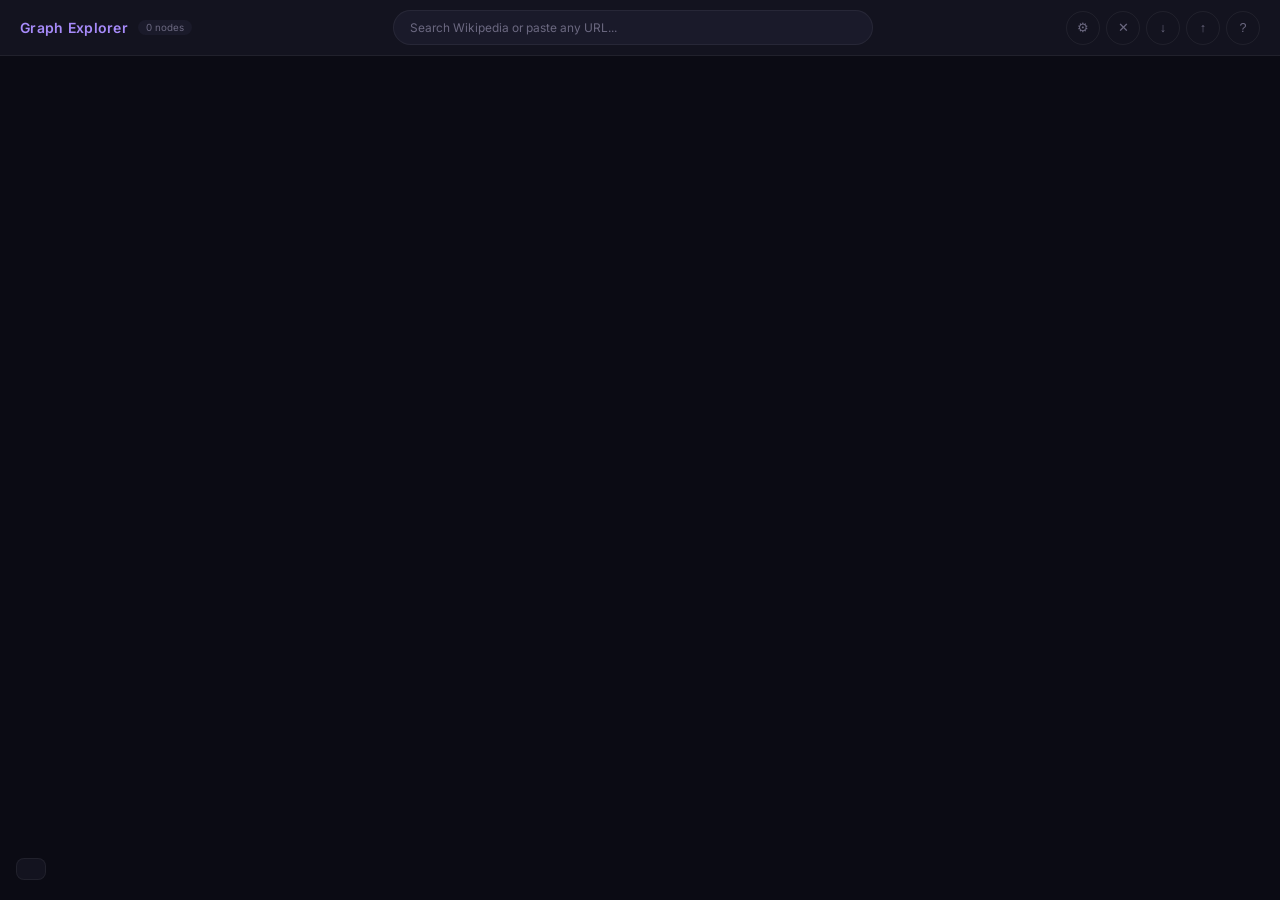
==== commit cdcef62c: "Add URL fetching: paste any URL to extract metadata, social links, JSON-LD, headings via allorigins " ====
--- a/index.html
+++ b/index.html
@@ -18,7 +18,7 @@
       </div>
       <div class="topbar-center">
         <div class="search-wrap">
-          <input type="text" id="search" placeholder="Search Wikipedia for anyone or anything..." autocomplete="off" aria-label="Search">
+          <input type="text" id="search" placeholder="Search Wikipedia or paste any URL..." autocomplete="off" aria-label="Search">
           <div id="search-dropdown" class="dropdown hidden"></div>
         </div>
       </div>
@@ -122,6 +122,7 @@
   <script src="js/store.js"></script>
   <script src="js/sources.js"></script>
   <script src="js/wiki.js"></script>
+  <script src="js/webfetch.js"></script>
   <script src="js/graph-engine.js"></script>
   <script src="js/app.js"></script>
 </body>
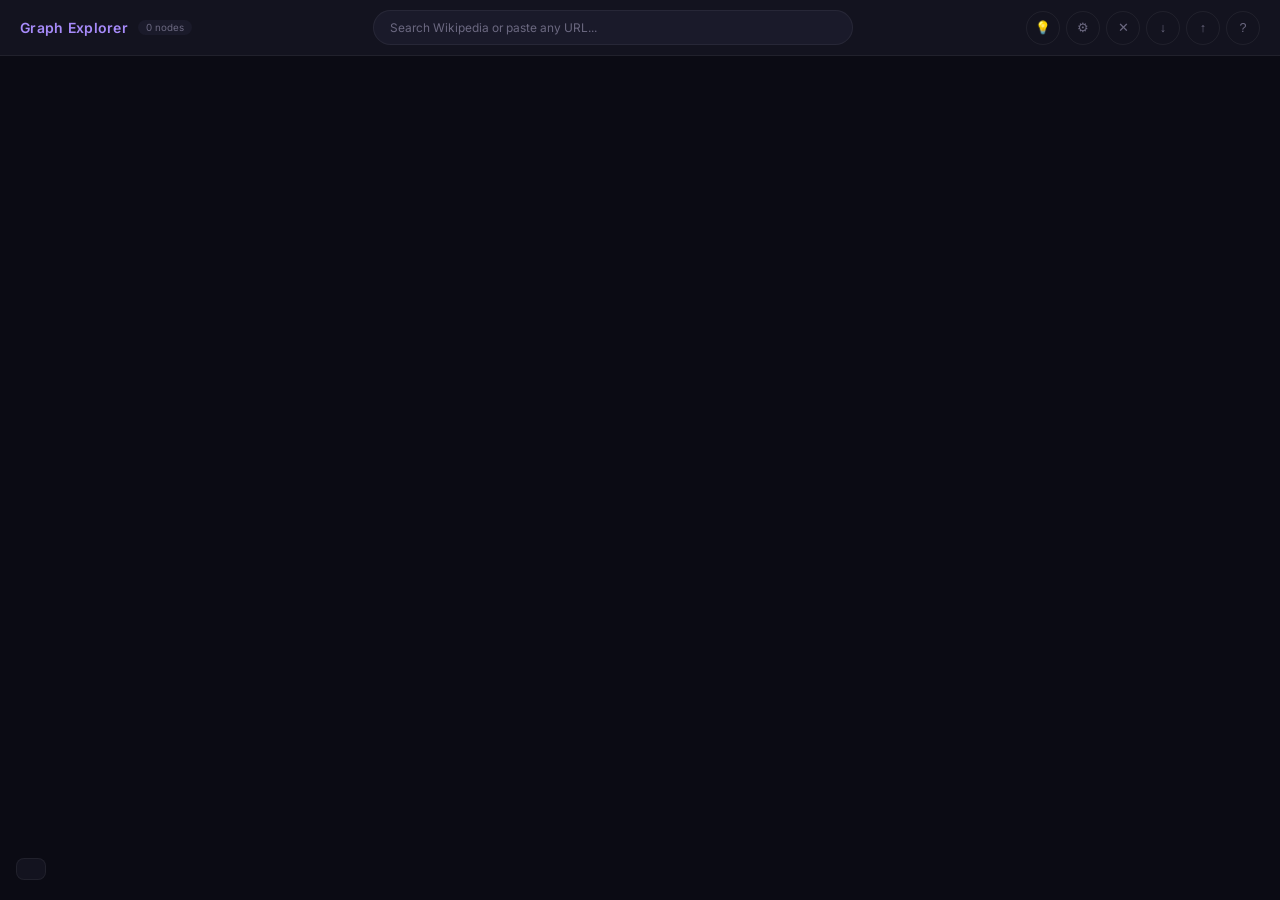
==== commit 853f92e8: "Discovery engine: auto-suggest ghost nodes via Wikidata SPARQL, approval/dismiss workflow, suggestio" ====
--- a/index.html
+++ b/index.html
@@ -23,6 +23,7 @@
         </div>
       </div>
       <div class="topbar-right">
+        <button id="btn-suggestions" class="btn-icon" title="Suggestions">💡<span id="suggestions-badge" class="suggestions-badge hidden">0</span></button>
         <button id="btn-sources" class="btn-icon" title="Data Sources">⚙</button>
         <button id="btn-clear" class="btn-icon" title="Clear Graph">✕</button>
         <button id="btn-export" class="btn-icon" title="Export JSON">↓</button>
@@ -31,6 +32,20 @@
         <button id="btn-help" class="btn-icon" title="How to Host">?</button>
       </div>
     </header>
+
+    <!-- Loading overlay -->
+    <div id="loader" class="loader hidden">
+      <div class="wave-wrap">
+        <div class="wave-bar"></div>
+        <div class="wave-bar"></div>
+        <div class="wave-bar"></div>
+        <div class="wave-bar"></div>
+        <div class="wave-bar"></div>
+        <div class="wave-bar"></div>
+        <div class="wave-bar"></div>
+      </div>
+      <div class="loader-text" id="loader-text">Loading...</div>
+    </div>
 
     <!-- Status bar -->
     <div id="status" class="status hidden"></div>
@@ -42,6 +57,13 @@
     <div id="info-panel" class="panel">
       <button class="panel-close" id="panel-close">&times;</button>
       <div id="panel-content"></div>
+    </div>
+
+    <!-- Suggestions panel -->
+    <div id="suggestions-panel" class="panel">
+      <button class="panel-close" id="suggestions-close">&times;</button>
+      <h2 style="font-size:1rem;font-weight:500;color:var(--gold);margin-bottom:12px;">Suggestions</h2>
+      <div id="suggestions-content"></div>
     </div>
 
     <!-- Sources modal -->
@@ -124,6 +146,7 @@
   <script src="js/wiki.js"></script>
   <script src="js/webfetch.js"></script>
   <script src="js/graph-engine.js"></script>
+  <script src="js/discovery.js"></script>
   <script src="js/app.js"></script>
 </body>
 </html>
--- a/css/app.css
+++ b/css/app.css
@@ -174,3 +174,141 @@
 .help-note h3 { font-size:0.8rem; font-weight:500; color:var(--accent); margin-bottom:6px; }
 .help-note p { font-size:0.78rem; color:var(--dim); line-height:1.5; margin-bottom:6px; }
 .help-note p:last-child { margin-bottom:0; }
+
+/* ── Wave Loader ── */
+.loader {
+  position: fixed;
+  inset: 0;
+  z-index: 50;
+  display: flex;
+  flex-direction: column;
+  align-items: center;
+  justify-content: center;
+  background: rgba(11, 11, 20, 0.75);
+  backdrop-filter: blur(4px);
+  transition: opacity 0.3s;
+}
+.loader.hidden { display: none; }
+
+.wave-wrap {
+  display: flex;
+  align-items: center;
+  gap: 5px;
+  height: 48px;
+}
+
+.wave-bar {
+  width: 5px;
+  height: 12px;
+  border-radius: 3px;
+  background: var(--accent2);
+  animation: waveUp 1s ease-in-out infinite;
+}
+
+.wave-bar:nth-child(1) { animation-delay: 0s; }
+.wave-bar:nth-child(2) { animation-delay: 0.1s; }
+.wave-bar:nth-child(3) { animation-delay: 0.2s; }
+.wave-bar:nth-child(4) { animation-delay: 0.3s; }
+.wave-bar:nth-child(5) { animation-delay: 0.4s; }
+.wave-bar:nth-child(6) { animation-delay: 0.5s; }
+.wave-bar:nth-child(7) { animation-delay: 0.6s; }
+
+@keyframes waveUp {
+  0%, 100% { height: 12px; opacity: 0.4; }
+  50% { height: 40px; opacity: 1; }
+}
+
+.loader-text {
+  margin-top: 16px;
+  font-size: 0.85rem;
+  color: var(--accent2);
+  letter-spacing: 0.04em;
+}
+
+/* ── Suggestions Badge ── */
+.suggestions-badge {
+  position: absolute;
+  top: -4px;
+  right: -4px;
+  background: var(--accent);
+  color: #fff;
+  font-size: 0.55rem;
+  font-weight: 600;
+  min-width: 16px;
+  height: 16px;
+  line-height: 16px;
+  text-align: center;
+  border-radius: 8px;
+  padding: 0 4px;
+  pointer-events: none;
+}
+.suggestions-badge.hidden { display: none; }
+
+#btn-suggestions { position: relative; }
+
+/* ── Suggestions Panel ── */
+#suggestions-panel .suggestion-group { margin-bottom: 16px; }
+#suggestions-panel .suggestion-group-header {
+  font-size: 0.7rem;
+  color: var(--accent);
+  text-transform: uppercase;
+  letter-spacing: 0.06em;
+  margin-bottom: 6px;
+  padding-bottom: 4px;
+  border-bottom: 1px solid var(--border);
+}
+#suggestions-panel .suggestion-item {
+  display: flex;
+  align-items: center;
+  gap: 8px;
+  padding: 8px 0;
+  border-bottom: 1px solid var(--border);
+  cursor: pointer;
+  font-size: 0.8rem;
+  color: var(--dim);
+  transition: color 0.2s;
+}
+#suggestions-panel .suggestion-item:hover { color: var(--gold); }
+#suggestions-panel .suggestion-item .si-label { flex: 1; }
+#suggestions-panel .suggestion-item .si-rel {
+  font-size: 0.65rem;
+  color: rgba(124,111,202,0.5);
+  margin-right: 4px;
+}
+#suggestions-panel .suggestion-item .si-actions { display: flex; gap: 4px; flex-shrink: 0; }
+#suggestions-panel .suggestion-item .si-actions button {
+  background: none;
+  border: 1px solid var(--border);
+  color: var(--dim);
+  font-size: 0.65rem;
+  padding: 2px 8px;
+  border-radius: 4px;
+  cursor: pointer;
+  transition: all 0.2s;
+}
+#suggestions-panel .suggestion-item .si-actions button:hover {
+  border-color: var(--accent);
+  color: var(--accent);
+}
+#suggestions-panel .suggestion-item .si-actions button.si-dismiss:hover {
+  border-color: var(--danger);
+  color: var(--danger);
+}
+.suggestion-empty {
+  font-size: 0.8rem;
+  color: var(--dim);
+  text-align: center;
+  padding: 24px 0;
+}
+
+/* ── Discovery Loading Indicator ── */
+.discovery-loading {
+  animation: discoveryPulse 1.2s linear infinite;
+}
+@keyframes discoveryPulse {
+  0% { stroke-dashoffset: 0; }
+  100% { stroke-dashoffset: 24; }
+}
+
+/* ── Ghost Node Hover (D3 inline handles base, CSS adds hover transition) ── */
+.ghost-node circle { transition: opacity 0.2s; }
